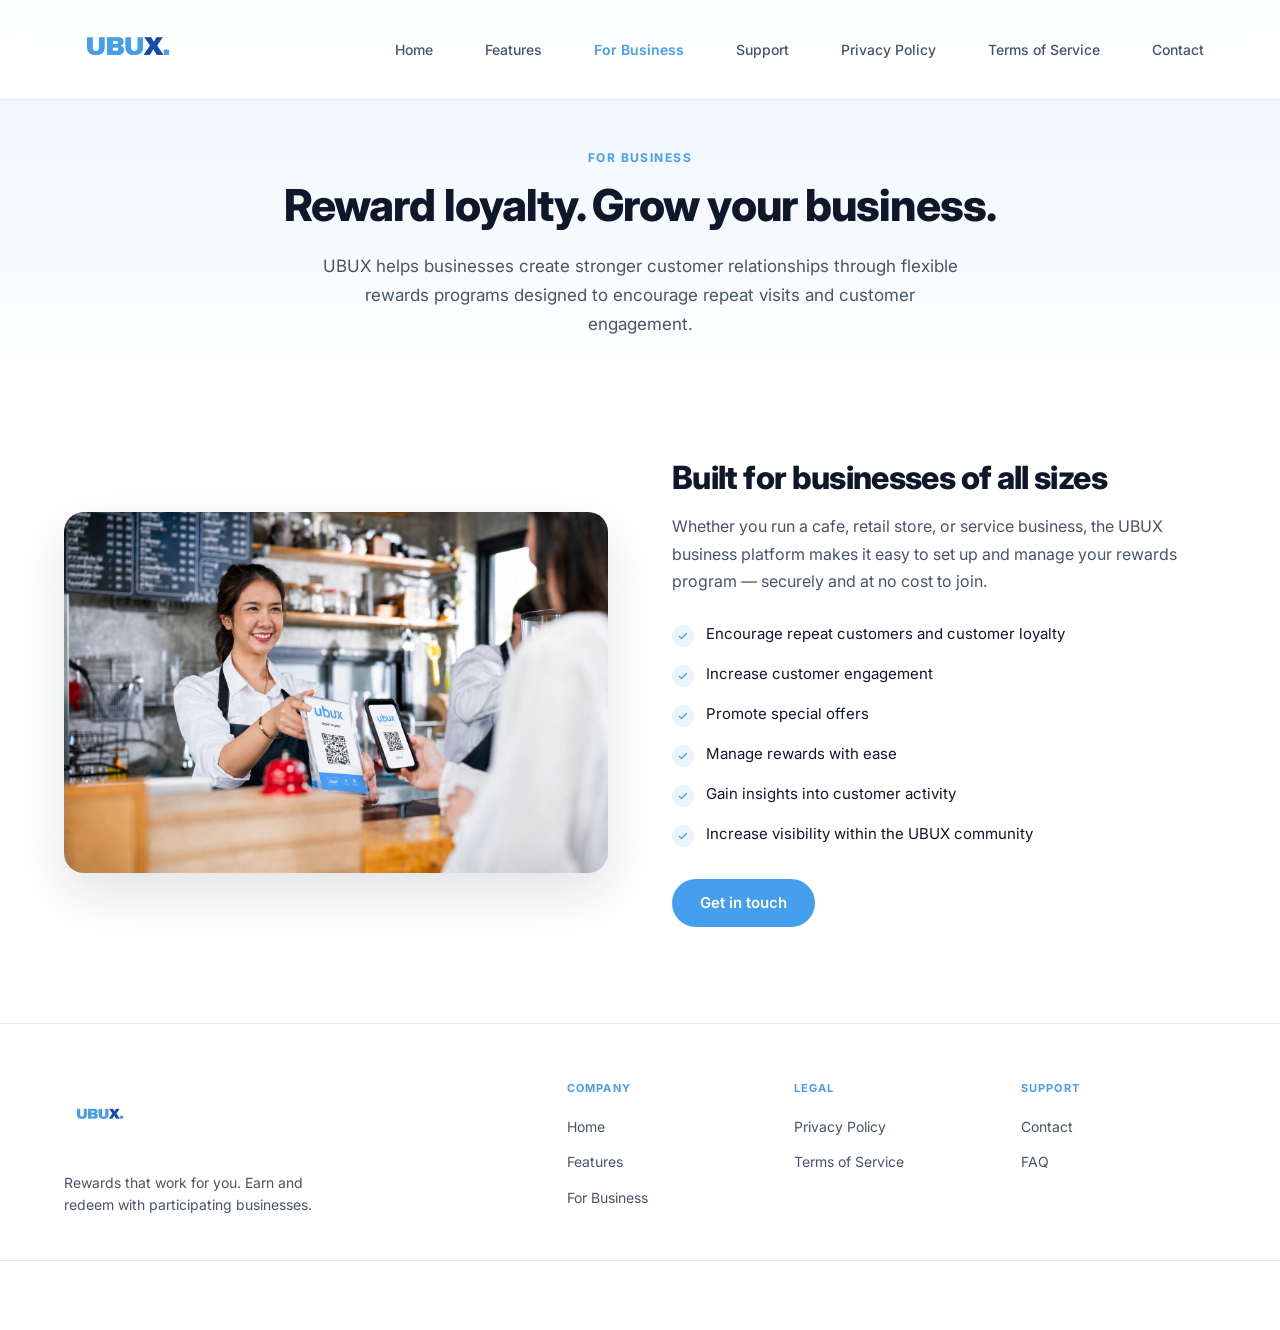
==== business.html @ 3be8963c "Upodated" ====
<!DOCTYPE html>
<html lang="en">
<head>
  <meta charset="UTF-8">
  <meta name="viewport" content="width=device-width, initial-scale=1.0">
  <meta name="description" content="Grow your business with UBUX — flexible rewards programs to build loyalty, engage customers, and increase repeat visits.">
  <title>For Business — UBUX</title>
  <link rel="preconnect" href="https://fonts.googleapis.com">
  <link rel="preconnect" href="https://fonts.gstatic.com" crossorigin>
  <link href="https://fonts.googleapis.com/css2?family=Inter:wght@400;500;600;700;800;900&display=swap" rel="stylesheet">
  <link rel="stylesheet" href="css/styles.css">
</head>
<body>
  <header class="header" id="header">
    <div class="container header__inner">
      <a href="index.html" class="header__logo" aria-label="UBUX Home">
        <img src="assets/images/logo-header.png" alt="UBUX" width="240" height="84">
      </a>

      <button class="header__toggle" id="navToggle" aria-label="Toggle navigation" aria-expanded="false">
        <span class="header__toggle-bar"></span>
        <span class="header__toggle-bar"></span>
        <span class="header__toggle-bar"></span>
      </button>

      <nav class="header__nav" id="mainNav" aria-label="Main navigation">
        <ul class="header__nav-list">
          <li><a href="index.html" class="header__nav-link">Home</a></li>
          <li><a href="features.html" class="header__nav-link">Features</a></li>
          <li><a href="business.html" class="header__nav-link header__nav-link--current" aria-current="page">For Business</a></li>
          <li><a href="support.html" class="header__nav-link">Support</a></li>
          <li><a href="privacy.html" class="header__nav-link">Privacy Policy</a></li>
          <li><a href="terms.html" class="header__nav-link">Terms of Service</a></li>
          <li><a href="contact.html" class="header__nav-link">Contact</a></li>
        </ul>
      </nav>
    </div>
  </header>

  <main>
    <section class="features-page-hero">
      <div class="container">
        <p class="section-label reveal">FOR BUSINESS</p>
        <h1 class="features-page-hero__title reveal">Reward loyalty. Grow your business.</h1>
        <p class="features-page-hero__subtitle reveal">
          UBUX helps businesses create stronger customer relationships through flexible
          rewards programs designed to encourage repeat visits and customer engagement.
        </p>
      </div>
    </section>

    <section class="business-page">
      <div class="container business-page__inner">
        <div class="business-page__visual reveal reveal--left">
          <img
            src="assets/dicot.png"
            alt="Cafe staff member showing a UBUX scan-to-pay QR code to a customer"
            class="business-page__image"
            loading="lazy"
          >
        </div>

        <div class="business-page__content reveal reveal--right">
          <h2 class="business-page__title">Built for businesses of all sizes</h2>
          <p class="business-page__text">
            Whether you run a cafe, retail store, or service business, the UBUX business
            platform makes it easy to set up and manage your rewards program — securely
            and at no cost to join.
          </p>

          <ul class="business-page__checklist" data-reveal-stagger="80">
            <li class="reveal">
              <span class="business-page__check-icon" aria-hidden="true">
                <svg viewBox="0 0 24 24" fill="none" stroke="currentColor" stroke-width="2.5">
                  <polyline points="20 6 9 17 4 12"/>
                </svg>
              </span>
              Encourage repeat customers and customer loyalty
            </li>
            <li class="reveal">
              <span class="business-page__check-icon" aria-hidden="true">
                <svg viewBox="0 0 24 24" fill="none" stroke="currentColor" stroke-width="2.5">
                  <polyline points="20 6 9 17 4 12"/>
                </svg>
              </span>
              Increase customer engagement
            </li>
            <li class="reveal">
              <span class="business-page__check-icon" aria-hidden="true">
                <svg viewBox="0 0 24 24" fill="none" stroke="currentColor" stroke-width="2.5">
                  <polyline points="20 6 9 17 4 12"/>
                </svg>
              </span>
              Promote special offers
            </li>
            <li class="reveal">
              <span class="business-page__check-icon" aria-hidden="true">
                <svg viewBox="0 0 24 24" fill="none" stroke="currentColor" stroke-width="2.5">
                  <polyline points="20 6 9 17 4 12"/>
                </svg>
              </span>
              Manage rewards with ease
            </li>
            <li class="reveal">
              <span class="business-page__check-icon" aria-hidden="true">
                <svg viewBox="0 0 24 24" fill="none" stroke="currentColor" stroke-width="2.5">
                  <polyline points="20 6 9 17 4 12"/>
                </svg>
              </span>
              Gain insights into customer activity
            </li>
            <li class="reveal">
              <span class="business-page__check-icon" aria-hidden="true">
                <svg viewBox="0 0 24 24" fill="none" stroke="currentColor" stroke-width="2.5">
                  <polyline points="20 6 9 17 4 12"/>
                </svg>
              </span>
              Increase visibility within the UBUX community
            </li>
          </ul>

          <a href="contact.html" class="btn btn--primary btn--pill">Get in touch</a>
        </div>
      </div>
    </section>
  </main>

  <footer class="footer footer--light">
    <div class="container footer__inner footer__inner--page">
      <div class="footer__brand reveal reveal--left">
        <a href="index.html" class="footer__logo" aria-label="UBUX Home">
          <img src="assets/images/logo-header.png" alt="UBUX" width="200" height="88">
        </a>
        <p class="footer__tagline">Rewards that work for you. Earn and redeem with participating businesses.</p>
      </div>

      <div class="footer__columns footer__columns--page" data-reveal-stagger="80">
        <div class="footer__col reveal">
          <h4 class="footer__col-title">COMPANY</h4>
          <ul>
            <li><a href="index.html">Home</a></li>
            <li><a href="features.html">Features</a></li>
            <li><a href="business.html">For Business</a></li>
          </ul>
        </div>
        <div class="footer__col reveal">
          <h4 class="footer__col-title">LEGAL</h4>
          <ul>
            <li><a href="privacy.html">Privacy Policy</a></li>
            <li><a href="terms.html">Terms of Service</a></li>
          </ul>
        </div>
        <div class="footer__col reveal">
          <h4 class="footer__col-title">SUPPORT</h4>
          <ul>
            <li><a href="contact.html">Contact</a></li>
            <li><a href="support.html#faq">FAQ</a></li>
          </ul>
        </div>
      </div>
    </div>

    <div class="footer__bottom footer__bottom--split">
      <div class="container footer__bottom-inner">
        <p class="reveal">&copy; 2024 UBUX Pty Ltd. All rights reserved.</p>
        <p class="reveal footer__credit">Made with care for local businesses.</p>
      </div>
    </div>
  </footer>

  <script src="js/main.js"></script>
</body>
</html>
---- css/styles.css ----
/* ============================================
   UBUX Design System
   ============================================ */
:root {
  --ubux-sky: #58ACFA;
  --ubux-royal: #1D4ED8;
  --ubux-brand: #459eee;
  --ubux-green: #459eee;
  --ubux-green-dark: #3a84d9;
  --ubux-navy: #0F172A;
  --ubux-footer: #459eee;
  --ubux-text: #0F172A;
  --ubux-text-muted: #475569;
  --ubux-text-light: #64748B;
  --ubux-bg: #FFFFFF;
  --ubux-bg-soft: #EBF4FD;
  --ubux-bg-business: #F0F9FF;
  --ubux-border: #E2E8F0;
  --ubux-shadow: 0 4px 24px rgba(15, 23, 42, 0.08);
  --ubux-shadow-lg: 0 20px 50px rgba(15, 23, 42, 0.12);
  --font: 'Inter', -apple-system, BlinkMacSystemFont, 'Segoe UI', sans-serif;
  --radius: 12px;
  --radius-lg: 20px;
  --transition: 200ms ease;
  --header-height: 100px;
}

/* Reset */
*, *::before, *::after {
  box-sizing: border-box;
  margin: 0;
  padding: 0;
}

html {
  scroll-behavior: smooth;
  font-family: var(--font);
}

@media (prefers-reduced-motion: reduce) {
  html { scroll-behavior: auto; }
  *, *::before, *::after {
    animation-duration: 0.01ms !important;
    transition-duration: 0.01ms !important;
  }
}

button,
input,
textarea,
select {
  font: inherit;
}

body {
  font-family: inherit;
  font-size: 16px;
  line-height: 1.6;
  color: var(--ubux-text);
  background: var(--ubux-bg);
  -webkit-font-smoothing: antialiased;
}

img {
  max-width: 100%;
  height: auto;
  display: block;
}

a {
  color: inherit;
  text-decoration: none;
}

ul { list-style: none; }

.container {
  width: 100%;
  max-width: 1200px;
  margin: 0 auto;
  padding: 0 24px;
}

/* ============================================
   Header
   ============================================ */
.header {
  position: fixed;
  top: 0;
  left: 0;
  right: 0;
  z-index: 50;
  background: rgba(255, 255, 255, 0.95);
  backdrop-filter: blur(12px);
  border-bottom: 1px solid var(--ubux-border);
  height: var(--header-height);
  transition: box-shadow var(--transition), border-color var(--transition);
}

.header--scrolled {
  box-shadow: 0 8px 30px rgba(15, 23, 42, 0.08);
  border-bottom-color: transparent;
}

.header__inner {
  display: flex;
  align-items: center;
  justify-content: space-between;
  height: 100%;
  gap: 24px;
}

.header__logo {
  display: inline-flex;
  transition: opacity var(--transition), transform var(--transition);
  cursor: pointer;
}

.header__logo:hover {
  opacity: 0.88;
  transform: scale(1.03);
}

.header__logo img {
  height:128px;
  width: auto;
}

.header__toggle {
  display: none;
  flex-direction: column;
  justify-content: center;
  gap: 5px;
  width: 44px;
  height: 44px;
  background: none;
  border: none;
  cursor: pointer;
  padding: 8px;
}

.header__toggle-bar {
  display: block;
  width: 22px;
  height: 2px;
  background: var(--ubux-text);
  border-radius: 2px;
  transition: var(--transition);
}

.header__nav-list {
  display: flex;
  align-items: center;
  gap: 28px;
}

.header__nav-link {
  font-size: 14px;
  font-weight: 500;
  color: var(--ubux-text-muted);
  position: relative;
  padding: 8px 12px 14px;
  border-radius: 8px;
  transition: color var(--transition), background var(--transition);
  cursor: pointer;
}

.header__nav-link::before {
  content: '';
  position: absolute;
  bottom: 6px;
  left: 12px;
  right: 12px;
  height: 2px;
  background: var(--ubux-brand);
  border-radius: 2px;
  transform: scaleX(0);
  transform-origin: center;
  transition: transform 250ms cubic-bezier(0.22, 1, 0.36, 1);
}

.header__nav-link:hover,
.header__nav-link:focus-visible {
  color: var(--ubux-royal);
  background: rgba(88, 172, 250, 0.1);
}

.header__nav-link:hover::before,
.header__nav-link:focus-visible::before {
  transform: scaleX(1);
}

.header__nav-link:focus-visible {
  outline: 2px solid var(--ubux-brand);
  outline-offset: 4px;
  border-radius: 2px;
}

/* ============================================
   Hero
   ============================================ */
.hero {
  padding: var(--header-height) 0 80px;
  background: var(--ubux-bg);
  overflow: hidden;
}

.hero__inner {
  display: grid;
  grid-template-columns: 1fr 1fr;
  gap: 48px;
  align-items: center;
}

.hero__title {
  font-size: clamp(2.25rem, 4vw, 3.25rem);
  font-weight: 800;
  line-height: 1.15;
  color: var(--ubux-text);
  margin-bottom: 20px;
  letter-spacing: -0.02em;
}

.hero__subtitle {
  font-size: 17px;
  line-height: 1.7;
  color: var(--ubux-text-muted);
  margin-bottom: 32px;
  max-width: 480px;
}

.hero__stores {
  display: flex;
  flex-wrap: wrap;
  gap: 12px;
  margin-bottom: 40px;
}

.store-btn {
  display: inline-flex;
  align-items: center;
  gap: 10px;
  background: #0F172A;
  color: #FFFFFF;
  padding: 10px 20px;
  border-radius: 10px;
  transition: background var(--transition), transform 250ms cubic-bezier(0.22, 1, 0.36, 1);
  cursor: pointer;
  min-height: 44px;
}

.store-btn:hover {
  background: #1E293B;
  transform: translateY(-2px);
}

.store-btn:focus-visible {
  outline: 2px solid var(--ubux-brand);
  outline-offset: 2px;
}

.store-btn__icon {
  width: 24px;
  height: 24px;
  flex-shrink: 0;
}

.store-btn__text {
  display: flex;
  flex-direction: column;
  line-height: 1.2;
}

.store-btn__text small {
  font-size: 10px;
  opacity: 0.85;
}

.store-btn__text strong {
  font-size: 14px;
  font-weight: 600;
}

.hero__highlights {
  display: grid;
  grid-template-columns: repeat(3, 1fr);
  gap: 16px;
}

.hero__highlight {
  display: flex;
  align-items: flex-start;
  gap: 10px;
  min-width: 0;
}

.hero__highlight-icon {
  width: 40px;
  height: 40px;
  border-radius: 10px;
  background: var(--ubux-bg-soft);
  display: flex;
  align-items: center;
  justify-content: center;
  flex-shrink: 0;
}

.hero__highlight-icon svg {
  width: 20px;
  height: 20px;
  color: var(--ubux-green);
}

.hero__highlight strong {
  display: block;
  font-size: 14px;
  font-weight: 600;
  color: var(--ubux-text);
  margin-bottom: 2px;
}

.hero__highlight span {
  font-size: 13px;
  color: var(--ubux-text-light);
  line-height: 1.4;
}

/* Hero visual — combined phone mockup image */
.hero__visual {
  display: flex;
  justify-content: center;
  align-items: center;
  width: 100%;
}

.hero__visual-img {
  width: 100%;
  max-width: 540px;
  height: auto;
  object-fit: contain;
}

/* ============================================
   Features (Why UBUX)
   ============================================ */
.features {
  padding: 80px 0;
  background: var(--ubux-bg);
}

.section-label {
  text-align: center;
  font-size: 12px;
  font-weight: 700;
  letter-spacing: 0.12em;
  color: var(--ubux-green);
  margin-bottom: 12px;
}

.section-label--left {
  text-align: left;
}

.section-title {
  text-align: center;
  font-size: clamp(1.75rem, 3vw, 2.25rem);
  font-weight: 800;
  color: var(--ubux-text);
  margin-bottom: 48px;
  letter-spacing: -0.02em;
}

.features__grid {
  display: grid;
  grid-template-columns: repeat(4, 1fr);
  gap: 24px;
}

.feature-card {
  background: var(--ubux-bg);
  border: 1px solid var(--ubux-border);
  border-radius: var(--radius-lg);
  padding: 32px 24px;
  text-align: center;
  box-shadow: var(--ubux-shadow);
  transition: box-shadow var(--transition), border-color var(--transition), transform 250ms cubic-bezier(0.22, 1, 0.36, 1);
}

.feature-card:hover {
  box-shadow: var(--ubux-shadow-lg);
  border-color: #CBD5E1;
  transform: translateY(-4px);
}

.feature-card__icon {
  width: 48px;
  height: 48px;
  margin: 0 auto 20px;
  border-radius: 12px;
  background: var(--ubux-bg-soft);
  display: flex;
  align-items: center;
  justify-content: center;
}

.feature-card__icon svg {
  width: 24px;
  height: 24px;
  color: var(--ubux-green);
}

.feature-card__title {
  font-size: 16px;
  font-weight: 700;
  color: var(--ubux-text);
  margin-bottom: 10px;
}

.feature-card__text {
  font-size: 14px;
  color: var(--ubux-text-muted);
  line-height: 1.6;
}

/* ============================================
   For Businesses
   ============================================ */
.business {
  padding: 80px 0;
  background: var(--ubux-bg-business);
}

.business__inner {
  display: grid;
  grid-template-columns: minmax(0, 1.05fr) minmax(0, 1fr) minmax(0, 1.1fr);
  gap: 40px;
  align-items: center;
}

.business__visual,
.business__intro,
.business__benefits-col {
  min-width: 0;
}

.business__intro {
  align-self: center;
}

.business__benefits-col {
  align-self: center;
}

.business__image-wrap {
  position: relative;
  border-radius: var(--radius-lg);
  overflow: hidden;
  box-shadow: var(--ubux-shadow-lg);
}

.business__image {
  width: 100%;
  height: 420px;
  object-fit: cover;
}

.business__tablet {
  position: absolute;
  bottom: 24px;
  right: 24px;
  background: var(--ubux-bg);
  border-radius: 10px;
  padding: 12px 16px;
  box-shadow: var(--ubux-shadow);
}

.business__tablet img {
  height: 50px;
  width: auto;
}

.business__title {
  font-size: clamp(1.75rem, 3vw, 2.25rem);
  font-weight: 800;
  color: var(--ubux-text);
  margin-bottom: 16px;
  letter-spacing: -0.02em;
  line-height: 1.2;
}

.business__text {
  font-size: 16px;
  color: var(--ubux-text-muted);
  line-height: 1.7;
  margin-bottom: 28px;
}

.btn {
  display: inline-flex;
  align-items: center;
  justify-content: center;
  padding: 14px 28px;
  font-size: 15px;
  font-weight: 600;
  border-radius: 10px;
  border: none;
  cursor: pointer;
  transition: background var(--transition), transform var(--transition);
  min-height: 44px;
}

.btn--primary {
  background: var(--ubux-green);
  color: #FFFFFF;
}

.btn--primary:hover {
  background: var(--ubux-green-dark);
}

.btn--primary:focus-visible {
  outline: 2px solid var(--ubux-green-dark);
  outline-offset: 2px;
}

.business__benefits {
  display: flex;
  flex-direction: column;
  gap: 28px;
}

.business__benefit {
  display: flex;
  align-items: flex-start;
  gap: 16px;
}

.business__benefit-icon {
  width: 40px;
  height: 40px;
  border-radius: 10px;
  background: var(--ubux-bg-soft);
  display: flex;
  align-items: center;
  justify-content: center;
  flex-shrink: 0;
}

.business__benefit-icon svg {
  width: 20px;
  height: 20px;
  color: var(--ubux-green);
}

.business__benefit strong {
  display: block;
  font-size: 15px;
  font-weight: 600;
  color: var(--ubux-text);
  margin-bottom: 4px;
}

.business__benefit span {
  font-size: 14px;
  color: var(--ubux-text-muted);
  line-height: 1.5;
}

/* ============================================
   Footer
   ============================================ */
.footer {
  background: var(--ubux-footer);
  color: #FFFFFF;
  padding-top: 56px;
}

.footer__inner {
  display: grid;
  grid-template-columns: auto 1fr;
  gap: 64px;
  padding-bottom: 40px;
}

.footer__brand {
  display: flex;
  flex-direction: column;
  align-items: flex-start;
  gap: 20px;
}

.footer__logo {
  display: inline-block;
  border-radius: 0;
}

.footer__logo img {
  height: 128px;
  width: auto;
  border-radius: 0;
}

.footer__social {
  display: flex;
  align-items: center;
  gap: 12px;
}

.footer__social-link {
  display: inline-flex;
  align-items: center;
  justify-content: center;
  width: 44px;
  height: 44px;
  border-radius: 10px;
  background: rgba(255, 255, 255, 0.08);
  color: rgba(255, 255, 255, 0.85);
  transition: background var(--transition), color var(--transition), transform 250ms cubic-bezier(0.22, 1, 0.36, 1);
  cursor: pointer;
}

.footer__social-link svg {
  width: 20px;
  height: 20px;
}

.footer__social-link:hover,
.footer__social-link:focus-visible {
  background: var(--ubux-brand);
  color: #FFFFFF;
  transform: translateY(-2px);
}

.footer__social-link:focus-visible {
  outline: 2px solid #FFFFFF;
  outline-offset: 2px;
}

.footer__columns {
  display: grid;
  grid-template-columns: repeat(4, 1fr);
  gap: 32px;
}

.footer__col-title {
  font-size: 11px;
  font-weight: 700;
  letter-spacing: 0.1em;
  color: rgba(255, 255, 255, 0.6);
  margin-bottom: 16px;
}

.footer__col ul li {
  margin-bottom: 10px;
}

.footer__col a,
.footer__col span {
  font-size: 14px;
  color: rgba(255, 255, 255, 0.85);
  transition: color var(--transition);
}

.footer__col a {
  cursor: pointer;
}

.footer__col a:hover,
.footer__col a:focus-visible {
  color: #FFFFFF;
}

.footer__col a:focus-visible {
  outline: 2px solid var(--ubux-brand);
  outline-offset: 2px;
  border-radius: 2px;
}

.footer__bottom {
  border-top: 1px solid rgba(255, 255, 255, 0.1);
  padding: 20px 0;
}

.footer__bottom p {
  text-align: center;
  font-size: 13px;
  color: rgba(255, 255, 255, 0.5);
}

/* ============================================
   Features Page
   ============================================ */
.header__nav-link--current {
  color: var(--ubux-brand);
  font-weight: 600;
}

.features-page-hero {
  padding: calc(var(--header-height) + 48px) 0 56px;
  background: linear-gradient(180deg, var(--ubux-bg-soft) 0%, var(--ubux-bg) 100%);
  text-align: center;
}

.features-page-hero__title {
  font-size: clamp(2rem, 4vw, 2.75rem);
  font-weight: 800;
  line-height: 1.2;
  color: var(--ubux-text);
  letter-spacing: -0.02em;
  max-width: 720px;
  margin: 0 auto 20px;
}

.features-page-hero__subtitle {
  max-width: 640px;
  margin: 0 auto;
  font-size: 17px;
  line-height: 1.7;
  color: var(--ubux-text-muted);
}

.features-page {
  padding: 24px 0 96px;
  background: var(--ubux-bg);
}

.features-page__grid {
  display: grid;
  grid-template-columns: repeat(2, 1fr);
  gap: 24px;
  max-width: 960px;
  margin: 0 auto;
}

.feature-card--page {
  text-align: left;
  padding: 32px;
  box-shadow: none;
}

.feature-card--page:hover {
  transform: translateY(-2px);
  box-shadow: var(--ubux-shadow);
}

.feature-card--page .feature-card__icon {
  margin: 0 0 20px;
}

.footer--light {
  background: var(--ubux-bg);
  color: var(--ubux-text);
  border-top: 1px solid var(--ubux-border);
}

.footer--light .footer__inner--page {
  grid-template-columns: minmax(0, 1.4fr) minmax(0, 2fr);
  gap: 48px;
}

.footer--light .footer__logo img {
  height: 72px;
}

.footer--light .footer__tagline {
  font-size: 14px;
  line-height: 1.6;
  color: var(--ubux-text-muted);
  max-width: 280px;
}

.footer--light .footer__columns--page {
  grid-template-columns: repeat(3, 1fr);
}

.footer--light .footer__col-title {
  color: var(--ubux-brand);
}

.footer--light .footer__col a,
.footer--light .footer__col span {
  color: var(--ubux-text-muted);
}

.footer--light .footer__col a:hover,
.footer--light .footer__col a:focus-visible {
  color: var(--ubux-brand);
}

.footer--light .footer__bottom {
  border-top: 1px solid var(--ubux-border);
}

.footer--light .footer__bottom p,
.footer--light .footer__credit {
  color: var(--ubux-text-light);
}

.footer__bottom--split .footer__bottom-inner {
  display: flex;
  align-items: center;
  justify-content: space-between;
  gap: 16px;
  flex-wrap: wrap;
}

.footer__bottom--split p {
  text-align: left;
  margin: 0;
}

.footer__credit {
  font-size: 13px;
}

/* ============================================
   Business Page
   ============================================ */
.business-page {
  padding: 64px 0 96px;
  background: var(--ubux-bg);
}

.business-page__inner {
  display: grid;
  grid-template-columns: 1fr 1fr;
  gap: 64px;
  align-items: center;
}

.business-page__image {
  width: 100%;
  height: auto;
  border-radius: var(--radius-lg);
  display: block;
  box-shadow: var(--ubux-shadow-lg);
}

.business-page__title {
  font-size: clamp(1.5rem, 2.5vw, 2rem);
  font-weight: 800;
  color: var(--ubux-text);
  letter-spacing: -0.02em;
  line-height: 1.2;
  margin-bottom: 16px;
}

.business-page__text {
  font-size: 16px;
  line-height: 1.7;
  color: var(--ubux-text-muted);
  margin-bottom: 28px;
}

.business-page__checklist {
  display: flex;
  flex-direction: column;
  gap: 16px;
  margin-bottom: 32px;
}

.business-page__checklist li {
  display: flex;
  align-items: flex-start;
  gap: 12px;
  font-size: 15px;
  line-height: 1.5;
  color: var(--ubux-text);
}

.business-page__check-icon {
  width: 22px;
  height: 22px;
  flex-shrink: 0;
  margin-top: 2px;
  border-radius: 50%;
  background: var(--ubux-bg-soft);
  display: inline-flex;
  align-items: center;
  justify-content: center;
  color: var(--ubux-brand);
}

.business-page__check-icon svg {
  width: 12px;
  height: 12px;
}

.btn--pill {
  border-radius: 999px;
  padding: 12px 28px;
}

/* ============================================
   Contact Page
   ============================================ */
.contact-page {
  padding: 48px 0 96px;
  background: var(--ubux-bg);
}

.contact-page__grid {
  display: grid;
  grid-template-columns: repeat(2, 1fr);
  gap: 24px;
  max-width: 880px;
  margin: 0 auto;
}

.contact-card {
  background: var(--ubux-bg);
  border: 1px solid var(--ubux-border);
  border-radius: var(--radius-lg);
  padding: 32px;
  box-shadow: var(--ubux-shadow);
  transition: box-shadow var(--transition), border-color var(--transition);
}

.contact-card:hover {
  box-shadow: var(--ubux-shadow-lg);
  border-color: rgba(69, 158, 238, 0.25);
}

.contact-card__icon {
  width: 44px;
  height: 44px;
  border-radius: 50%;
  background: var(--ubux-bg-soft);
  color: var(--ubux-brand);
  display: inline-flex;
  align-items: center;
  justify-content: center;
  margin-bottom: 20px;
}

.contact-card__icon svg {
  width: 20px;
  height: 20px;
}

.contact-card__title {
  font-size: 18px;
  font-weight: 700;
  color: var(--ubux-text);
  margin-bottom: 8px;
  letter-spacing: -0.01em;
}

.contact-card__email {
  font-size: 15px;
  font-weight: 500;
  color: var(--ubux-brand);
  transition: color var(--transition);
  cursor: pointer;
}

.contact-card__email:hover,
.contact-card__email:focus-visible {
  color: var(--ubux-green-dark);
  text-decoration: underline;
}

/* ============================================
   Support Page
   ============================================ */
.support-page {
  padding: 48px 0 96px;
  background: var(--ubux-bg);
}

.support-page__cards {
  display: grid;
  grid-template-columns: repeat(2, 1fr);
  gap: 24px;
  max-width: 880px;
  margin: 0 auto 64px;
}

.contact-card--support {
  box-shadow: none;
}

.faq__title {
  font-size: clamp(1.25rem, 2.5vw, 1.5rem);
  font-weight: 700;
  color: var(--ubux-text);
  margin-bottom: 24px;
  letter-spacing: -0.01em;
}

.faq__list {
  max-width: 880px;
  margin: 0 auto;
  border: 1px solid var(--ubux-border);
  border-radius: var(--radius-lg);
  overflow: hidden;
  background: var(--ubux-bg);
}

.faq__item {
  border-bottom: 1px solid var(--ubux-border);
}

.faq__item:last-child {
  border-bottom: none;
}

.faq__question {
  display: flex;
  align-items: center;
  justify-content: space-between;
  gap: 16px;
  padding: 20px 24px;
  font-size: 15px;
  font-weight: 600;
  color: var(--ubux-text);
  cursor: pointer;
  list-style: none;
  transition: background var(--transition);
}

.faq__question::-webkit-details-marker {
  display: none;
}

.faq__question:hover {
  background: var(--ubux-bg-soft);
}

.faq__question:focus-visible {
  outline: 2px solid var(--ubux-brand);
  outline-offset: -2px;
}

.faq__icon {
  width: 24px;
  height: 24px;
  flex-shrink: 0;
  position: relative;
}

.faq__icon::before,
.faq__icon::after {
  content: '';
  position: absolute;
  top: 50%;
  left: 50%;
  background: var(--ubux-brand);
  border-radius: 1px;
  transition: transform var(--transition);
}

.faq__icon::before {
  width: 14px;
  height: 2px;
  transform: translate(-50%, -50%);
}

.faq__icon::after {
  width: 2px;
  height: 14px;
  transform: translate(-50%, -50%);
}

.faq__item[open] .faq__icon::after {
  transform: translate(-50%, -50%) rotate(90deg);
  opacity: 0;
}

.faq__answer {
  padding: 0 24px 20px;
}

.faq__answer p {
  font-size: 15px;
  line-height: 1.7;
  color: var(--ubux-text-muted);
}

.faq__answer a {
  color: var(--ubux-brand);
  font-weight: 500;
  cursor: pointer;
}

.faq__answer a:hover,
.faq__answer a:focus-visible {
  text-decoration: underline;
}

/* ============================================
   Legal Pages
   ============================================ */
.legal-page {
  padding: 32px 0 96px;
  background: var(--ubux-bg);
}

.legal-page__inner {
  max-width: 760px;
  margin: 0 auto;
}

.legal-content__heading {
  font-size: 1.25rem;
  font-weight: 700;
  color: var(--ubux-text);
  margin-bottom: 16px;
  letter-spacing: -0.01em;
}

.legal-content__intro {
  font-size: 16px;
  line-height: 1.7;
  color: var(--ubux-text-muted);
  margin-bottom: 32px;
}

.legal-content__section {
  margin-bottom: 32px;
}

.legal-content__section--divider {
  margin-top: 48px;
  padding-top: 48px;
  border-top: 1px solid var(--ubux-border);
}

.legal-content__section h2,
.legal-content__section h3 {
  font-size: 17px;
  font-weight: 700;
  color: var(--ubux-text);
  margin-bottom: 12px;
  letter-spacing: -0.01em;
}

.legal-content__section p {
  font-size: 15px;
  line-height: 1.75;
  color: var(--ubux-text-muted);
  margin-bottom: 12px;
}

.legal-content__section p:last-child {
  margin-bottom: 0;
}

.legal-content__section ul {
  list-style: disc;
  padding-left: 24px;
  margin-top: 8px;
}

.legal-content__section li {
  font-size: 15px;
  line-height: 1.75;
  color: var(--ubux-text-muted);
  margin-bottom: 6px;
}

.legal-content a {
  color: var(--ubux-brand);
  font-weight: 500;
  cursor: pointer;
}

.legal-content a:hover,
.legal-content a:focus-visible {
  text-decoration: underline;
}

/* ============================================
   Responsive
   ============================================ */
@media (max-width: 1024px) {
  .features__grid {
    grid-template-columns: repeat(2, 1fr);
  }

  .hero__inner {
    grid-template-columns: 1fr;
    gap: 48px;
  }

  .hero__visual {
    margin-top: 16px;
  }

  .hero__visual-img {
    max-width: 460px;
  }

  .hero__content {
    text-align: center;
  }

  .hero__subtitle {
    margin-left: auto;
    margin-right: auto;
  }

  .hero__stores {
    justify-content: center;
  }

  .hero__highlights {
    max-width: 640px;
    margin: 0 auto;
  }

  .footer__inner {
    grid-template-columns: 1fr;
    gap: 40px;
    text-align: center;
  }

  .footer__brand {
    align-items: center;
  }

  .footer__social {
    justify-content: center;
  }
}

@media (max-width: 768px) {
  .header__toggle {
    display: flex;
  }

  .header__nav {
    position: fixed;
    top: var(--header-height);
    left: 0;
    right: 0;
    background: var(--ubux-bg);
    border-bottom: 1px solid var(--ubux-border);
    padding: 16px 24px 24px;
    transform: translateY(-100%);
    opacity: 0;
    visibility: hidden;
    transition: transform var(--transition), opacity var(--transition), visibility var(--transition);
    box-shadow: var(--ubux-shadow);
  }

  .header__nav--open {
    transform: translateY(0);
    opacity: 1;
    visibility: visible;
  }

  .header__nav-list {
    flex-direction: column;
    align-items: flex-start;
    gap: 4px;
  }

  .header__nav-link {
    display: block;
    padding: 12px 0;
    width: 100%;
    font-size: 15px;
  }

  .header__nav-link:hover,
  .header__nav-link:focus-visible {
    background: rgba(88, 172, 250, 0.12);
  }

  .header__toggle--open .header__toggle-bar:nth-child(1) {
    transform: translateY(7px) rotate(45deg);
  }

  .header__toggle--open .header__toggle-bar:nth-child(2) {
    opacity: 0;
  }

  .header__toggle--open .header__toggle-bar:nth-child(3) {
    transform: translateY(-7px) rotate(-45deg);
  }

  .features__grid {
    grid-template-columns: 1fr;
    max-width: 400px;
    margin: 0 auto;
  }

  .features-page__grid {
    grid-template-columns: 1fr;
  }

  .business-page__inner {
    grid-template-columns: 1fr;
    gap: 40px;
  }

  .business-page__content {
    text-align: center;
  }

  .business-page__checklist li {
    text-align: left;
  }

  .contact-page__grid,
  .support-page__cards {
    grid-template-columns: 1fr;
  }

  .footer--light .footer__inner--page {
    grid-template-columns: 1fr;
    text-align: center;
  }

  .footer--light .footer__brand {
    align-items: center;
  }

  .footer--light .footer__tagline {
    margin: 0 auto;
  }

  .footer--light .footer__columns--page {
    grid-template-columns: 1fr;
    text-align: center;
  }

  .footer__bottom--split .footer__bottom-inner {
    flex-direction: column;
    text-align: center;
  }

  .footer__bottom--split p {
    text-align: center;
    width: 100%;
  }

  .footer__columns {
    grid-template-columns: repeat(2, 1fr);
    gap: 24px;
    text-align: left;
  }

  .hero__visual-img {
    max-width: 360px;
  }

  .business__inner {
    grid-template-columns: 1fr;
    gap: 36px;
  }

  .business__intro {
    text-align: center;
  }

  .section-label--left {
    text-align: center;
  }

  .business__benefits-col {
    max-width: 480px;
    margin: 0 auto;
    width: 100%;
  }

  .business__image {
    height: 320px;
  }
}

@media (max-width: 600px) {
  .hero__highlights {
    grid-template-columns: 1fr;
    max-width: 320px;
  }
}

@media (max-width: 480px) {
  .hero__highlight {
    width: 100%;
  }

  .footer__columns {
    grid-template-columns: 1fr;
  }

  .hero__stores {
    flex-direction: column;
    align-items: stretch;
  }

  .store-btn {
    justify-content: center;
  }
}

/* ============================================
   Scroll reveal animations
   ============================================ */
.reveal {
  opacity: 0;
  transform: translateY(28px);
  transition:
    opacity 0.65s cubic-bezier(0.22, 1, 0.36, 1),
    transform 0.65s cubic-bezier(0.22, 1, 0.36, 1);
  will-change: opacity, transform;
}

.reveal--left {
  transform: translateX(-36px);
}

.reveal--right {
  transform: translateX(36px);
}

.reveal--scale {
  transform: scale(0.94);
}

.reveal.is-visible {
  opacity: 1;
  transform: none;
}

@media (prefers-reduced-motion: reduce) {
  .reveal {
    opacity: 1;
    transform: none;
    transition: none;
    will-change: auto;
  }

  .header__logo:hover {
    transform: none;
  }

  .feature-card:hover {
    transform: none;
  }
}
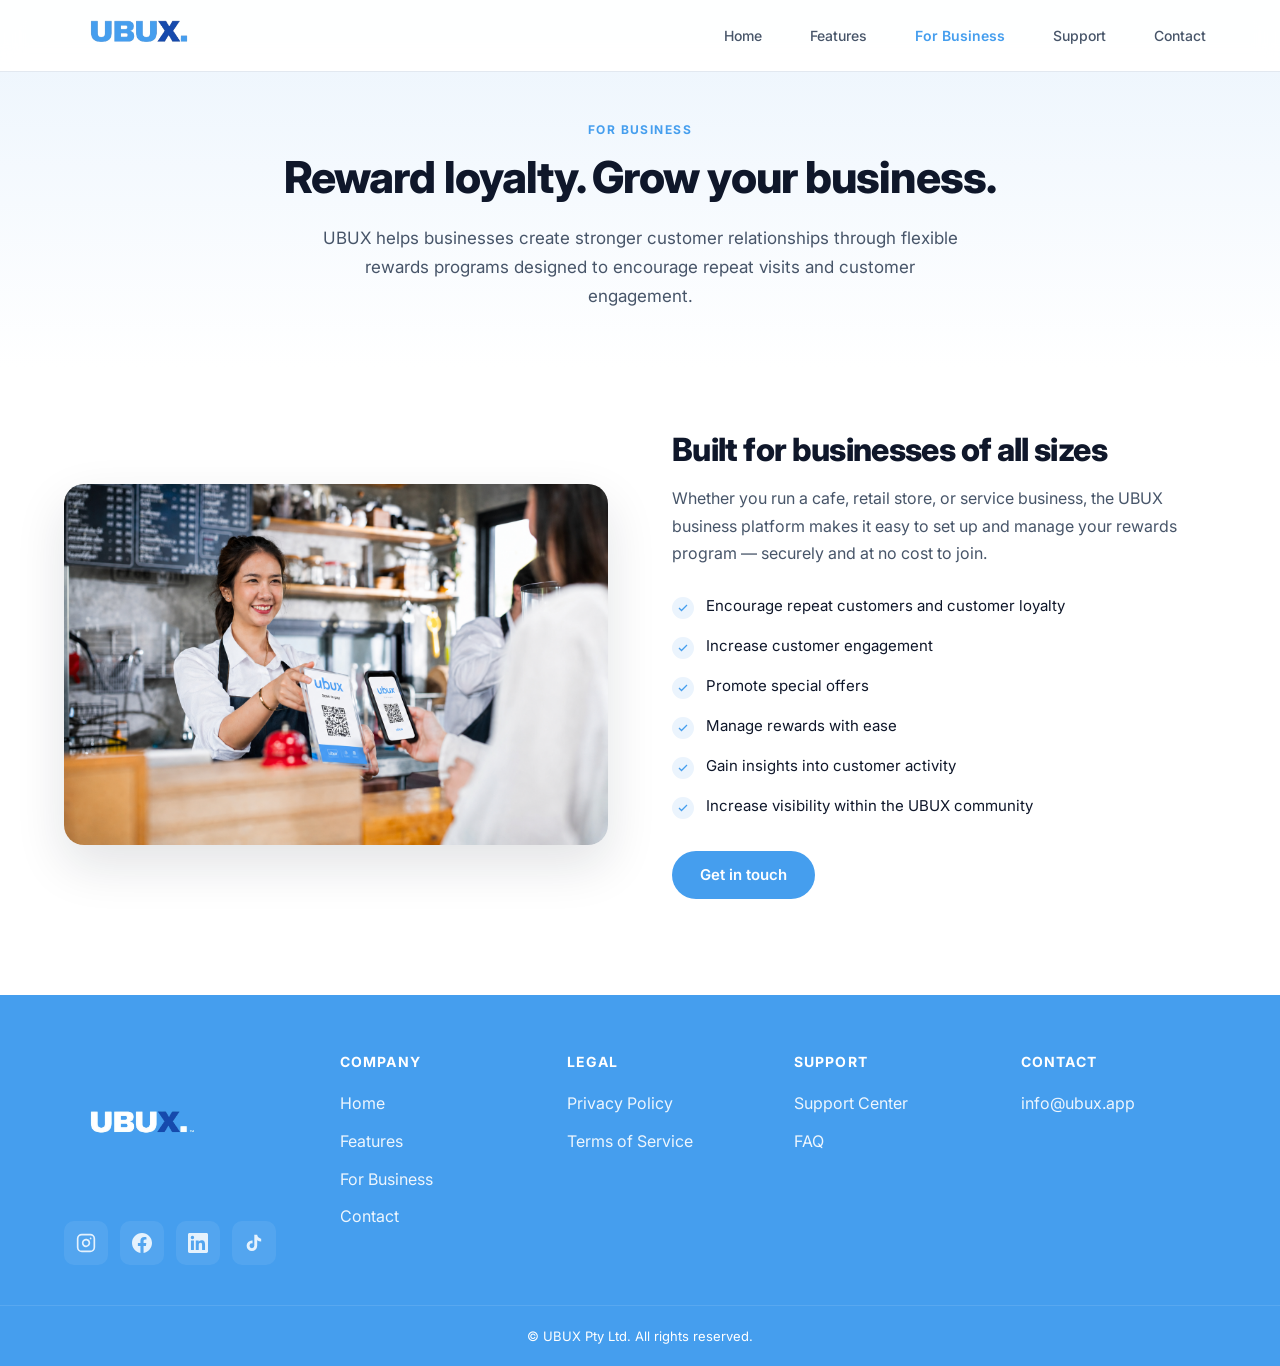
==== commit 2de8d78e: "Upodated" ====
--- a/business.html
+++ b/business.html
@@ -29,8 +29,6 @@
           <li><a href="features.html" class="header__nav-link">Features</a></li>
           <li><a href="business.html" class="header__nav-link header__nav-link--current" aria-current="page">For Business</a></li>
           <li><a href="support.html" class="header__nav-link">Support</a></li>
-          <li><a href="privacy.html" class="header__nav-link">Privacy Policy</a></li>
-          <li><a href="terms.html" class="header__nav-link">Terms of Service</a></li>
           <li><a href="contact.html" class="header__nav-link">Contact</a></li>
         </ul>
       </nav>
@@ -125,22 +123,46 @@
     </section>
   </main>
 
-  <footer class="footer footer--light">
-    <div class="container footer__inner footer__inner--page">
+  <footer class="footer">
+    <div class="container footer__inner">
       <div class="footer__brand reveal reveal--left">
         <a href="index.html" class="footer__logo" aria-label="UBUX Home">
-          <img src="assets/images/logo-header.png" alt="UBUX" width="200" height="88">
+          <img src="assets/images/logo-footer.png" alt="UBUX" width="200" height="88">
         </a>
-        <p class="footer__tagline">Rewards that work for you. Earn and redeem with participating businesses.</p>
-      </div>
-
-      <div class="footer__columns footer__columns--page" data-reveal-stagger="80">
+        <div class="footer__social">
+          <a href="https://instagram.com/ubux" class="footer__social-link" aria-label="Follow UBUX on Instagram" target="_blank" rel="noopener noreferrer">
+            <svg viewBox="0 0 24 24" fill="none" stroke="currentColor" stroke-width="2" stroke-linecap="round" stroke-linejoin="round" aria-hidden="true">
+              <rect x="2" y="2" width="20" height="20" rx="5" ry="5"/>
+              <path d="M16 11.37A4 4 0 1112.63 8 4 4 0 0116 11.37z"/>
+              <line x1="17.5" y1="6.5" x2="17.51" y2="6.5"/>
+            </svg>
+          </a>
+          <a href="https://facebook.com/ubux" class="footer__social-link" aria-label="Follow UBUX on Facebook" target="_blank" rel="noopener noreferrer">
+            <svg viewBox="0 0 24 24" fill="currentColor" aria-hidden="true">
+              <path d="M24 12.073c0-6.627-5.373-12-12-12s-12 5.373-12 12c0 5.99 4.388 10.954 10.125 11.854v-8.385H7.078v-3.47h3.047V9.43c0-3.007 1.792-4.669 4.533-4.669 1.312 0 2.686.235 2.686.235v2.953H15.83c-1.491 0-1.956.925-1.956 1.874v2.25h3.328l-.532 3.47h-2.796v8.385C19.612 23.027 24 18.062 24 12.073z"/>
+            </svg>
+          </a>
+          <a href="https://linkedin.com/company/ubux" class="footer__social-link" aria-label="Follow UBUX on LinkedIn" target="_blank" rel="noopener noreferrer">
+            <svg viewBox="0 0 24 24" fill="currentColor" aria-hidden="true">
+              <path d="M20.447 20.452h-3.554v-5.569c0-1.328-.027-3.037-1.852-3.037-1.853 0-2.136 1.445-2.136 2.939v5.667H9.351V9h3.414v1.561h.046c.477-.9 1.637-1.85 3.37-1.85 3.601 0 4.267 2.37 4.267 5.455v6.286zM5.337 7.433a2.062 2.062 0 01-2.063-2.065 2.064 2.064 0 112.063 2.065zm1.782 13.019H3.555V9h3.564v11.452zM22.225 0H1.771C.792 0 0 .774 0 1.729v20.542C0 23.227.792 24 1.771 24h20.451C23.2 24 24 23.227 24 22.271V1.729C24 .774 23.2 0 22.222 0h.003z"/>
+            </svg>
+          </a>
+          <a href="https://tiktok.com/@ubux" class="footer__social-link" aria-label="Follow UBUX on TikTok" target="_blank" rel="noopener noreferrer">
+            <svg viewBox="0 0 24 24" fill="currentColor" aria-hidden="true">
+              <path d="M19.59 6.69a4.83 4.83 0 01-3.77-4.25V2h-3.45v13.67a2.89 2.89 0 01-2.88 2.5 2.89 2.89 0 01-2.89-2.89 2.89 2.89 0 012.89-2.89c.28 0 .54.04.79.1V9.01a6.27 6.27 0 00-.79-.05 6.34 6.34 0 00-6.34 6.34 6.34 6.34 0 006.34 6.34 6.34 6.34 0 006.34-6.34V8.69a8.18 8.18 0 004.78 1.52V6.76a4.85 4.85 0 01-1.01-.07z"/>
+            </svg>
+          </a>
+        </div>
+      </div>
+
+      <div class="footer__columns" data-reveal-stagger="80">
         <div class="footer__col reveal">
           <h4 class="footer__col-title">COMPANY</h4>
           <ul>
             <li><a href="index.html">Home</a></li>
             <li><a href="features.html">Features</a></li>
             <li><a href="business.html">For Business</a></li>
+            <li><a href="contact.html">Contact</a></li>
           </ul>
         </div>
         <div class="footer__col reveal">
@@ -153,17 +175,22 @@
         <div class="footer__col reveal">
           <h4 class="footer__col-title">SUPPORT</h4>
           <ul>
-            <li><a href="contact.html">Contact</a></li>
+            <li><a href="support.html">Support Center</a></li>
             <li><a href="support.html#faq">FAQ</a></li>
           </ul>
         </div>
+        <div class="footer__col reveal">
+          <h4 class="footer__col-title">CONTACT</h4>
+          <ul>
+            <li><a href="mailto:info@ubux.app">info@ubux.app</a></li>
+          </ul>
+        </div>
       </div>
     </div>
 
-    <div class="footer__bottom footer__bottom--split">
-      <div class="container footer__bottom-inner">
-        <p class="reveal">&copy; 2024 UBUX Pty Ltd. All rights reserved.</p>
-        <p class="reveal footer__credit">Made with care for local businesses.</p>
+    <div class="footer__bottom">
+      <div class="container">
+        <p class="footer__copyright">&copy; UBUX Pty Ltd. All rights reserved.</p>
       </div>
     </div>
   </footer>
--- a/css/styles.css
+++ b/css/styles.css
@@ -22,7 +22,7 @@
   --radius: 12px;
   --radius-lg: 20px;
   --transition: 200ms ease;
-  --header-height: 100px;
+  --header-height: 72px;
 }
 
 /* Reset */
@@ -122,7 +122,7 @@
 }
 
 .header__logo img {
-  height:128px;
+  height: 150px;
   width: auto;
 }
 
@@ -159,7 +159,7 @@
   font-weight: 500;
   color: var(--ubux-text-muted);
   position: relative;
-  padding: 8px 12px 14px;
+  padding: 6px 10px 10px;
   border-radius: 8px;
   transition: color var(--transition), background var(--transition);
   cursor: pointer;
@@ -595,7 +595,7 @@
 }
 
 .footer__logo img {
-  height: 128px;
+  height: 150px;
   width: auto;
   border-radius: 0;
 }
@@ -643,21 +643,21 @@
 }
 
 .footer__col-title {
-  font-size: 11px;
+  font-size: 14px;
   font-weight: 700;
-  letter-spacing: 0.1em;
-  color: rgba(255, 255, 255, 0.6);
-  margin-bottom: 16px;
+  letter-spacing: 0.08em;
+  color: #FFFFFF;
+  margin-bottom: 18px;
 }
 
 .footer__col ul li {
-  margin-bottom: 10px;
+  margin-bottom: 12px;
 }
 
 .footer__col a,
 .footer__col span {
-  font-size: 14px;
-  color: rgba(255, 255, 255, 0.85);
+  font-size: 16px;
+  color: rgba(255, 255, 255, 0.9);
   transition: color var(--transition);
 }
 
@@ -681,10 +681,21 @@
   padding: 20px 0;
 }
 
-.footer__bottom p {
+.footer__bottom p,
+.footer__copyright {
   text-align: center;
   font-size: 13px;
-  color: rgba(255, 255, 255, 0.5);
+  color: #FFFFFF;
+}
+
+.footer__bottom .container {
+  display: flex;
+  justify-content: center;
+}
+
+.footer__copyright {
+  margin: 0;
+  width: 100%;
 }
 
 /* ============================================
@@ -1102,11 +1113,17 @@
 }
 
 .legal-content__heading {
-  font-size: 1.25rem;
+  font-size: 1.875rem;
   font-weight: 700;
   color: var(--ubux-text);
-  margin-bottom: 16px;
-  letter-spacing: -0.01em;
+  margin-bottom: 20px;
+  letter-spacing: -0.02em;
+  line-height: 1.3;
+}
+
+.legal-content__section .legal-content__heading {
+  font-size: 1.875rem;
+  margin-bottom: 20px;
 }
 
 .legal-content__intro {
@@ -1126,7 +1143,7 @@
   border-top: 1px solid var(--ubux-border);
 }
 
-.legal-content__section h2,
+.legal-content__section h2:not(.legal-content__heading),
 .legal-content__section h3 {
   font-size: 17px;
   font-weight: 700;
